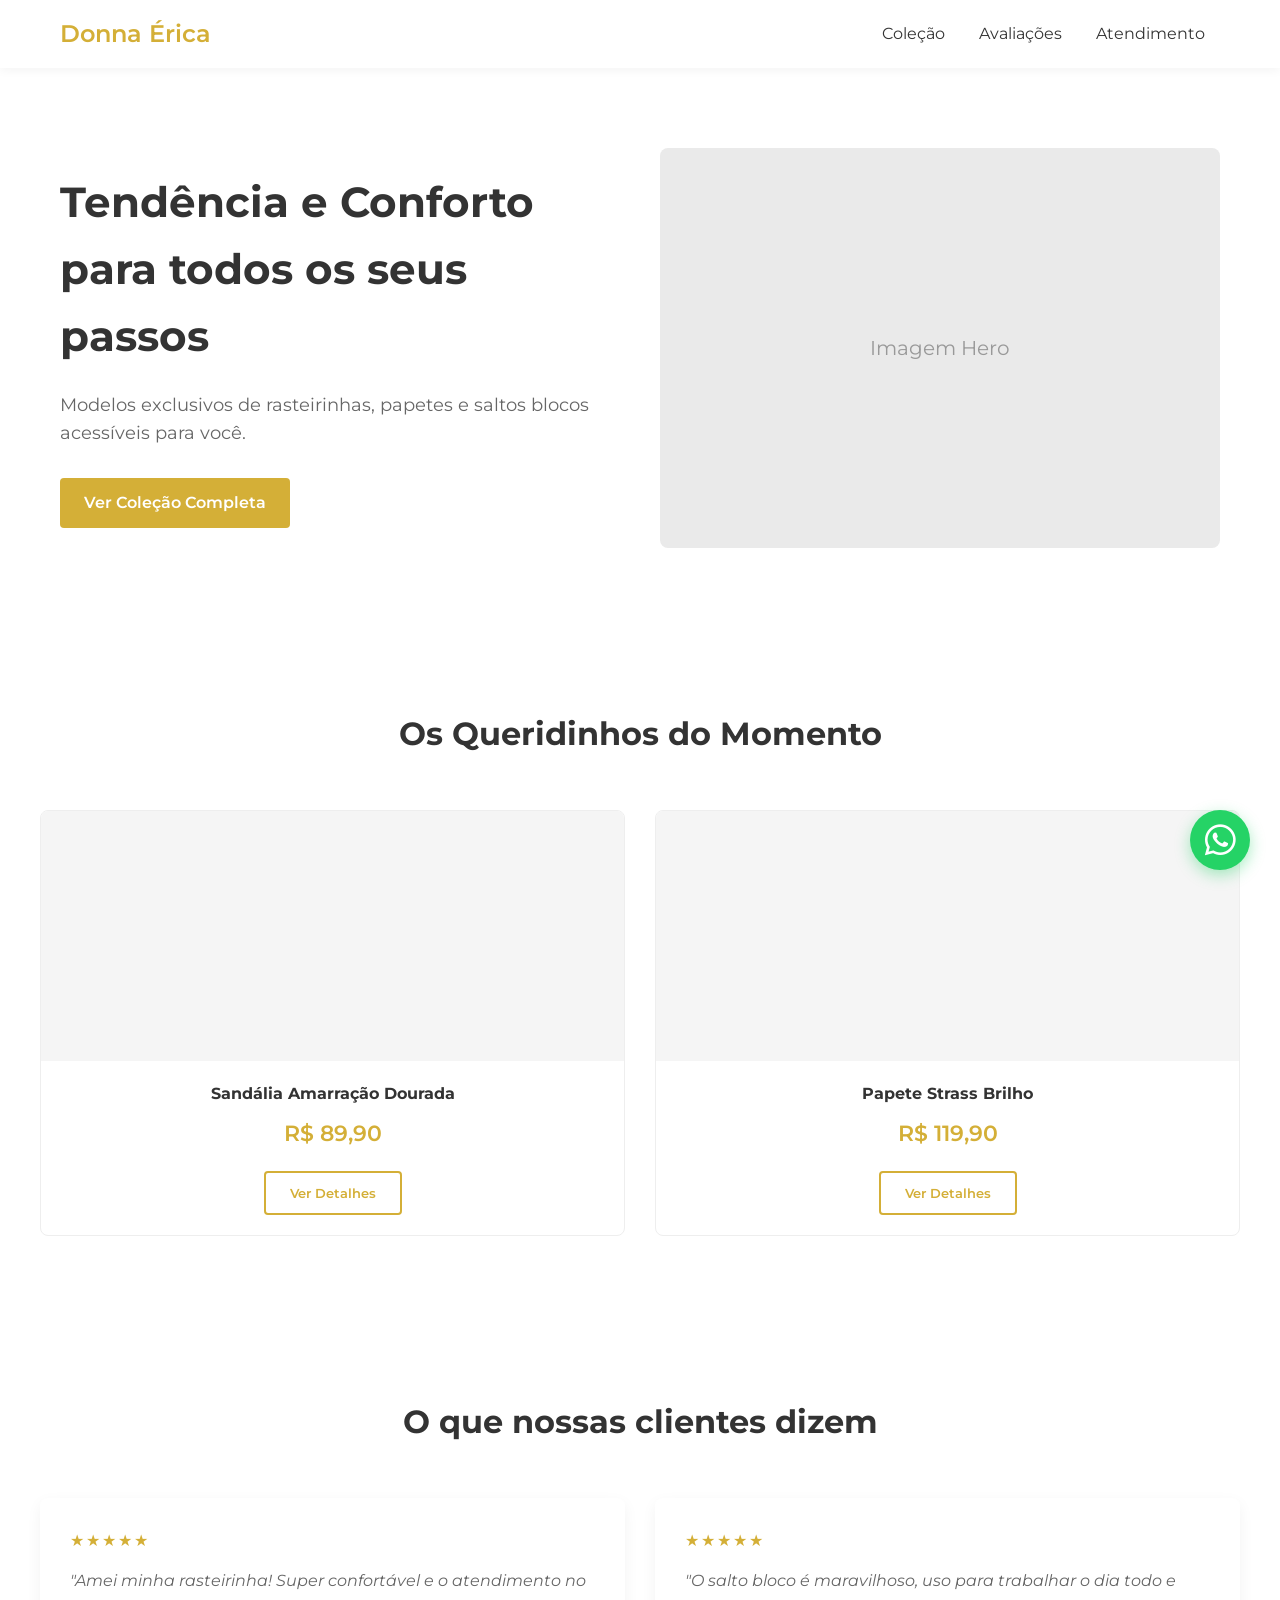
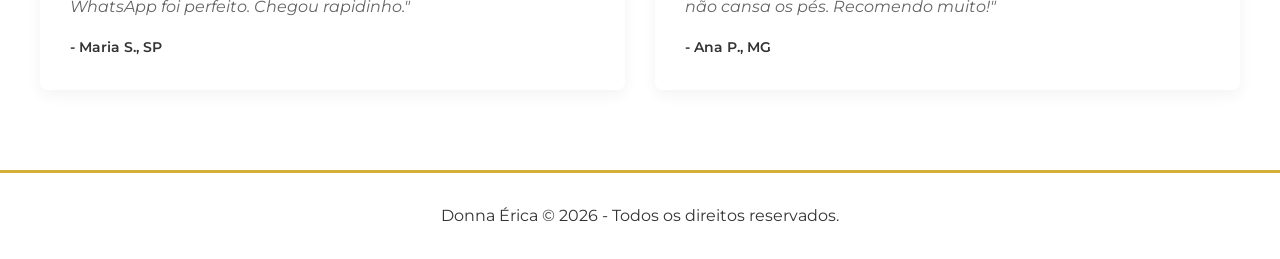
==== index.html @ 4af3527c "Add files via upload" ====
<!DOCTYPE html>
<html lang="pt-BR">
<head>
    <meta charset="UTF-8">
    <meta name="viewport" content="width=device-width, initial-scale=1.0">
    <title>Donna Érica Calçados</title>
    <!-- CSS principal -->
    <link rel="stylesheet" href="style.css">
    <!-- Fonte Montserrat -->
    <link href="https://fonts.googleapis.com/css2?family=Montserrat:wght@400;700&display=swap" 
          rel="stylesheet" target="_blank" rel="noopener noreferrer">
    <!-- Font Awesome para ícones -->
    <link rel="stylesheet" href="https://cdnjs.cloudflare.com/ajax/libs/font-awesome/6.5.0/css/all.min.css">
</head>
<body>
    <!-- Header -->
    <header class="header">
        <div class="header-content container">
            <div class="logo">Donna Érica</div>
            <nav class="nav-links">
                <a href="colecao.html">Coleção</a>
                <a href="#avaliacoes">Avaliações</a>
                <a href="#atendimento">Atendimento</a>
            </nav>
        </div>
    </header>

    <!-- Hero -->
    <section class="hero">
        <div class="hero-content container">
            <div class="hero-text">
                <h1>Tendência e Conforto para todos os seus passos</h1>
                <p>Modelos exclusivos de rasteirinhas, papetes e saltos blocos acessíveis para você.</p>
                <a href="colecao.html" target="_blank" rel="noopener noreferrer" class="btn btn-solid">Ver Coleção Completa</a>
            </div>
            <div class="image-placeholder">Imagem Hero</div>
        </div>
    </section>

    <!-- Vitrine -->
    <section class="vitrine container">
        <h2 class="section-title">Os Queridinhos do Momento</h2>
        <div class="products-grid">
            <div class="product-card">
                <div class="product-img"></div>
                <div class="product-info">
                    <h4>Sandália Amarração Dourada</h4>
                    <p class="price">R$ 89,90</p>
                    <button class="btn btn-outline open-modal" 
                            data-name="Sandália Amarração Dourada" 
                            data-price="R$ 89,90">Ver Detalhes</button>
                </div>
            </div>
            <div class="product-card">
                <div class="product-img"></div>
                <div class="product-info">
                    <h4>Papete Strass Brilho</h4>
                    <p class="price">R$ 119,90</p>
                    <button class="btn btn-outline open-modal" 
                            data-name="Papete Strass Brilho" 
                            data-price="R$ 119,90">Ver Detalhes</button>
                </div>
            </div>
            <!-- Outros produtos... -->
        </div>
    </section>

    <!-- Depoimentos -->
    <section class="testimonials container" id="avaliacoes">
        <h2 class="section-title">O que nossas clientes dizem</h2>
        <div class="testimonials-grid">
            <div class="testimonial-card">
                <div class="stars">★★★★★</div>
                <p>"Amei minha rasteirinha! Super confortável e o atendimento no WhatsApp foi perfeito. Chegou rapidinho."</p>
                <span>- Maria S., SP</span>
            </div>
            <div class="testimonial-card">
                <div class="stars">★★★★★</div>
                <p>"O salto bloco é maravilhoso, uso para trabalhar o dia todo e não cansa os pés. Recomendo muito!"</p>
                <span>- Ana P., MG</span>
            </div>
        </div>
    </section>

    <!-- Footer -->
    <footer class="footer">
        <p>Donna Érica © 2026 - Todos os direitos reservados.</p>
    </footer>

    <!-- Botão WhatsApp com mensagem pré-preenchida -->
    <a href="https://wa.me/5588999999999?text=Olá%20Donna%20Érica,%20gostaria%20de%20saber%20mais%20sobre%20os%20produtos!" 
       target="_blank" rel="noopener noreferrer" class="fab-whatsapp">
        <i class="fab fa-whatsapp"></i>
    </a>

    <!-- Modal -->
    <div id="productModal" class="modal">
        <div class="modal-content">
            <span class="close-btn">&times;</span>
            <div class="modal-grid">
                <div class="modal-img-placeholder">Imagem Produto</div>
                <div>
                    <h2 id="modalTitle"></h2>
                    <p id="modalPrice"></p>
                    
                    <!-- Opções de tamanho -->
                    <div class="size-options">
                        <div class="size-box">34</div>
                        <div class="size-box">35</div>
                        <div class="size-box">36</div>
                        <div class="size-box">37</div>
                        <div class="size-box">38</div>
                    </div>

                    <!-- Cálculo de frete -->
                    <div class="frete-box">
                        <input type="text" id="cepInput" placeholder="Digite seu CEP">
                        <button onclick="calcularFrete()" class="btn btn-solid">Calcular Frete</button>
                    </div>
                    <p id="freteResult"></p>

                    <div class="modal-buy">
                        <button class="btn btn-solid">Comprar Agora</button>
                    </div>
                </div>
            </div>
        </div>
    </div>

    <!-- JS principal -->
    <script src="script.js"></script>
</body>
</html>
---- style.css ----
/* Variáveis de Cores e Fontes */
:root {
    --gold: #D4AF37;
    --gold-dark: #b5952f;
    --text-dark: #333333;
    --text-light: #666666;
    --bg-white: #FFFFFF;
    --bg-light: #F9F9F9;
    --whatsapp-green: #25D366;
    --shadow-light: rgba(0,0,0,0.05);
}

/* Reset e Fonte */
* {
    margin: 0;
    padding: 0;
    box-sizing: border-box;
    font-family: 'Montserrat', sans-serif;
}

body {
    background-color: var(--bg-white);
    color: var(--text-dark);
    line-height: 1.6;
}

/* Container */
.container {
    max-width: 1200px;
    margin: 0 auto;
    padding: 0 20px;
}

/* Botões */
.btn {
    display: inline-block;
    padding: 12px 24px;
    border-radius: 4px;
    font-weight: 600;
    cursor: pointer;
    text-decoration: none;
    transition: all 0.3s;
}

.btn-solid {
    background-color: var(--gold);
    color: var(--bg-white);
    border: none;
}
.btn-solid:hover { background-color: var(--gold-dark); }

.btn-outline {
    background-color: transparent;
    color: var(--gold);
    border: 2px solid var(--gold);
}
.btn-outline:hover {
    background-color: var(--gold);
    color: var(--bg-white);
}

.btn-full { width: 100%; text-align: center; }

/* Header */
.header {
    background: var(--bg-white);
    box-shadow: 0 2px 10px var(--shadow-light);
    position: sticky;
    top: 0;
    z-index: 100;
    padding: 15px 0;
}
.header-content {
    display: flex;
    justify-content: space-between;
    align-items: center;
}
.logo {
    font-size: 24px;
    font-weight: 600;
    color: var(--gold);
}
.nav-links a {
    margin: 0 15px;
    text-decoration: none;
    color: var(--text-dark);
}
.nav-links a:hover { color: var(--gold); }

/* Hero */
.hero { padding: 80px 0; }
.hero-content {
    display: grid;
    grid-template-columns: 1fr 1fr;
    gap: 40px;
    align-items: center;
}
.hero-text h1 {
    font-size: 42px;
    margin-bottom: 20px;
}
.hero-text p {
    font-size: 18px;
    color: var(--text-light);
    margin-bottom: 30px;
}
.image-placeholder {
    width: 100%;
    height: 400px;
    background-color: #EAEAEA;
    border-radius: 8px;
    display: flex;
    align-items: center;
    justify-content: center;
    color: #999;
    font-size: 20px;
}

/* Features */
.features { padding: 60px 0; }
.features-grid {
    display: grid;
    grid-template-columns: repeat(auto-fit, minmax(250px, 1fr));
    gap: 30px;
    text-align: center;
}
.gold-icon {
    font-size: 40px;
    color: var(--gold);
    margin-bottom: 15px;
}

/* Vitrine */
.vitrine { padding: 80px 0; }
.section-title {
    text-align: center;
    font-size: 32px;
    margin-bottom: 50px;
}
.products-grid {
    display: grid;
    grid-template-columns: repeat(auto-fit, minmax(250px, 1fr));
    gap: 30px;
}
.product-card {
    background: var(--bg-white);
    border: 1px solid #eee;
    border-radius: 8px;
    overflow: hidden;
    transition: transform 0.3s, box-shadow 0.3s;
}
.product-card:hover {
    transform: translateY(-5px);
    box-shadow: 0 10px 20px var(--shadow-light);
}
.product-img { height: 250px; background-color: #F5F5F5; }
.product-info { padding: 20px; text-align: center; }
.product-info h4 { margin-bottom: 10px; }
.price { font-size: 22px; font-weight: 600; color: var(--gold); margin-bottom: 20px; }

/* Depoimentos */
.testimonials { padding: 80px 0; }
.testimonials-grid {
    display: grid;
    grid-template-columns: repeat(auto-fit, minmax(300px, 1fr));
    gap: 30px;
}
.testimonial-card {
    background: var(--bg-white);
    padding: 30px;
    border-radius: 8px;
    box-shadow: 0 5px 15px var(--shadow-light);
}
.stars { color: var(--gold); margin-bottom: 15px; letter-spacing: 2px; }
.testimonial-card p { font-style: italic; margin-bottom: 15px; color: var(--text-light); }
.testimonial-card span { font-weight: 600; font-size: 14px; }

/* Footer */
.footer {
    padding: 30px 0;
    border-top: 3px solid var(--gold);
    text-align: center;
}
.footer .logo { margin-bottom: 10px; }

/* WhatsApp FAB */
.fab-whatsapp {
    position: fixed;
    bottom: 30px;
    right: 30px;
    background-color: var(--whatsapp-green);
    color: white;
    width: 60px;
    height: 60px;
    border-radius: 50%;
    display: flex;
    justify-content: center;
    align-items: center;
    font-size: 35px;
    box-shadow: 0 5px 15px rgba(37, 211, 102, 0.4);
    transition: transform 0.3s;
    z-index: 1000;
    text-decoration: none;
}
.fab-whatsapp:hover { transform: scale(1.1); }

/* Modal */
.modal {
    display: none;
    position: fixed;
    top: 0; left: 0; width: 100%; height: 100%;
    background-color: rgba(0,0,0,0.6);
    z-index: 2000;
    align-items: center;
    justify-content: center;
}
.modal-content {
    background-color: var(--bg-white);
    padding: 40px;
    border-radius: 8px;
    width: 90%;
    max-width: 800px;
    position: relative;
}
.close-btn {
    position: absolute;
    top: 15px; right: 20px;
    font-size: 28px;
    cursor: pointer;
    color: #999;
}
.modal-grid {
    display: grid;
    grid-template-columns: 1fr 1fr;
    gap: 40px;
}
.modal-img-placeholder {
    background-color: #F5F5F5;
    min-height: 300px;
    border-radius: 8px;
}
.size-options { display: flex; gap: 10px; margin: 10px 0 20px; }
.size-box {
    border: 1px solid #ccc;
    padding: 8px 12px;
    border-radius: 4px;
    cursor: pointer;
}
.size-box:hover { border-color: var(--gold); color: var(--gold); }
.frete-box { display: flex; gap: 10px; margin-bottom: 20px; flex-wrap: wrap; }
.frete-box input {
    padding: 10px;
    border: 1px solid #ccc;
    border-radius: 4px;
    flex-grow: 1;
}
.frete-result { font-size: 14px; color: var(--text-light); margin-top: 5px; }
.modal-buy { margin-top: 20px; }

/* Responsividade */
@media (max-width: 768px) {
    .hero-content { grid-template-columns: 1fr; text-align: center; }
    .modal-grid { grid-template-columns: 1fr; }
}
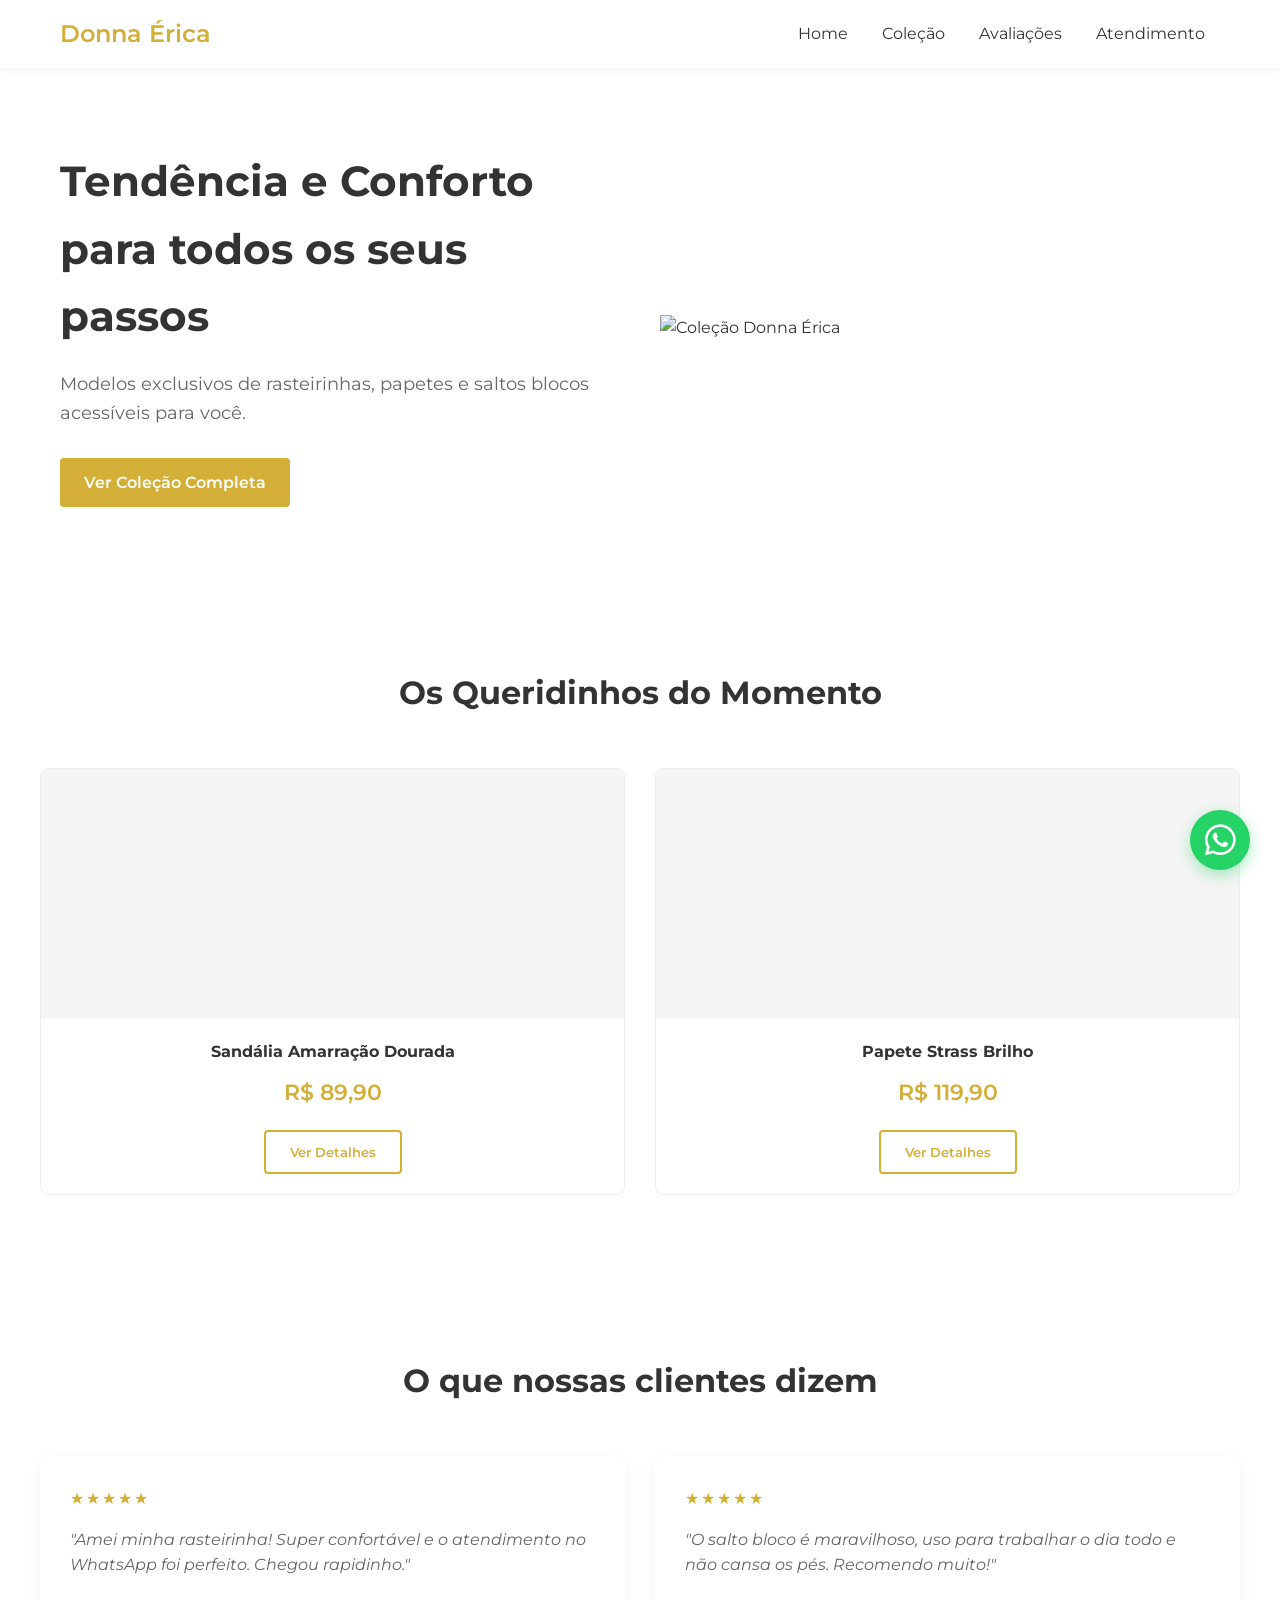
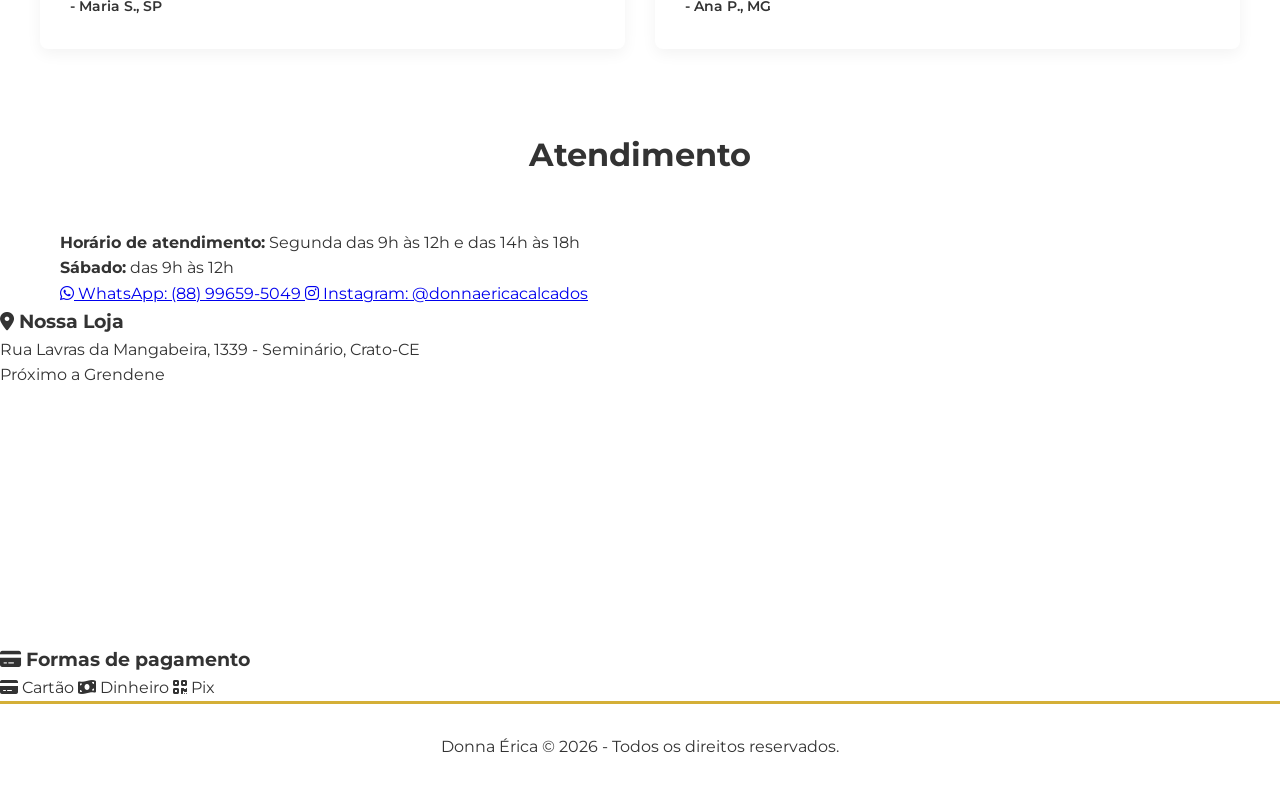
==== commit a731777c: "Refactor index.html structure and content" ====
--- a/index.html
+++ b/index.html
@@ -1,133 +1,167 @@
 <!DOCTYPE html>
 <html lang="pt-BR">
 <head>
-    <meta charset="UTF-8">
-    <meta name="viewport" content="width=device-width, initial-scale=1.0">
-    <title>Donna Érica Calçados</title>
-    <!-- CSS principal -->
-    <link rel="stylesheet" href="style.css">
-    <!-- Fonte Montserrat -->
-    <link href="https://fonts.googleapis.com/css2?family=Montserrat:wght@400;700&display=swap" 
-          rel="stylesheet" target="_blank" rel="noopener noreferrer">
-    <!-- Font Awesome para ícones -->
-    <link rel="stylesheet" href="https://cdnjs.cloudflare.com/ajax/libs/font-awesome/6.5.0/css/all.min.css">
+  <meta charset="UTF-8">
+  <meta name="viewport" content="width=device-width, initial-scale=1.0">
+  <title>Donna Érica Calçados</title>
+  <link rel="stylesheet" href="style.css">
+  <link href="https://fonts.googleapis.com/css2?family=Montserrat:wght@400;700&display=swap" 
+        rel="stylesheet" target="_blank" rel="noopener noreferrer">
+  <link rel="stylesheet" href="https://cdnjs.cloudflare.com/ajax/libs/font-awesome/6.5.0/css/all.min.css">
 </head>
 <body>
-    <!-- Header -->
-    <header class="header">
-        <div class="header-content container">
-            <div class="logo">Donna Érica</div>
-            <nav class="nav-links">
-                <a href="colecao.html">Coleção</a>
-                <a href="#avaliacoes">Avaliações</a>
-                <a href="#atendimento">Atendimento</a>
-            </nav>
+  <!-- Header -->
+  <header class="header">
+    <div class="header-content container">
+      <div class="logo">Donna Érica</div>
+      <nav class="nav-links">
+  <a href="index.html">Home</a>
+  <a href="colecao.html">Coleção</a>
+  <a href="index.html#avaliacoes">Avaliações</a>
+  <a href="index.html#atendimento">Atendimento</a>
+</nav>
+
+    </div>
+  </header>
+
+  <!-- Hero -->
+  <section class="hero">
+    <div class="hero-content container">
+      <div class="hero-text">
+        <h1>Tendência e Conforto para todos os seus passos</h1>
+        <p>Modelos exclusivos de rasteirinhas, papetes e saltos blocos acessíveis para você.</p>
+        <a href="colecao.html" class="btn btn-solid">Ver Coleção Completa</a>
+      </div>
+      <img src="/img/foto.jpeg" alt="Coleção Donna Érica" class="hero-img">
+    </div>
+  </section>
+
+  <!-- Vitrine -->
+  <section class="vitrine container">
+    <h2 class="section-title">Os Queridinhos do Momento</h2>
+    <div class="products-grid">
+      <div class="product-card">
+        <div class="product-img"></div>
+        <div class="product-info">
+          <h4>Sandália Amarração Dourada</h4>
+          <p class="price">R$ 89,90</p>
+          <button class="btn btn-outline open-modal" data-name="Sandália Amarração Dourada" data-price="R$ 89,90">Ver Detalhes</button>
         </div>
-    </header>
+      </div>
+      <div class="product-card">
+        <div class="product-img"></div>
+        <div class="product-info">
+          <h4>Papete Strass Brilho</h4>
+          <p class="price">R$ 119,90</p>
+          <button class="btn btn-outline open-modal" data-name="Papete Strass Brilho" data-price="R$ 119,90">Ver Detalhes</button>
+        </div>
+      </div>
+    </div>
+  </section>
 
-    <!-- Hero -->
-    <section class="hero">
-        <div class="hero-content container">
-            <div class="hero-text">
-                <h1>Tendência e Conforto para todos os seus passos</h1>
-                <p>Modelos exclusivos de rasteirinhas, papetes e saltos blocos acessíveis para você.</p>
-                <a href="colecao.html" target="_blank" rel="noopener noreferrer" class="btn btn-solid">Ver Coleção Completa</a>
-            </div>
-            <div class="image-placeholder">Imagem Hero</div>
-        </div>
-    </section>
+  <!-- Avaliações -->
+  <section class="testimonials container" id="avaliacoes">
+    <h2 class="section-title">O que nossas clientes dizem</h2>
+    <div class="testimonials-grid">
+      <div class="testimonial-card">
+        <div class="stars">★★★★★</div>
+        <p>"Amei minha rasteirinha! Super confortável e o atendimento no WhatsApp foi perfeito. Chegou rapidinho."</p>
+        <span>- Maria S., SP</span>
+      </div>
+      <div class="testimonial-card">
+        <div class="stars">★★★★★</div>
+        <p>"O salto bloco é maravilhoso, uso para trabalhar o dia todo e não cansa os pés. Recomendo muito!"</p>
+        <span>- Ana P., MG</span>
+      </div>
+    </div>
+  </section>
 
-    <!-- Vitrine -->
-    <section class="vitrine container">
-        <h2 class="section-title">Os Queridinhos do Momento</h2>
-        <div class="products-grid">
-            <div class="product-card">
-                <div class="product-img"></div>
-                <div class="product-info">
-                    <h4>Sandália Amarração Dourada</h4>
-                    <p class="price">R$ 89,90</p>
-                    <button class="btn btn-outline open-modal" 
-                            data-name="Sandália Amarração Dourada" 
-                            data-price="R$ 89,90">Ver Detalhes</button>
-                </div>
-            </div>
-            <div class="product-card">
-                <div class="product-img"></div>
-                <div class="product-info">
-                    <h4>Papete Strass Brilho</h4>
-                    <p class="price">R$ 119,90</p>
-                    <button class="btn btn-outline open-modal" 
-                            data-name="Papete Strass Brilho" 
-                            data-price="R$ 119,90">Ver Detalhes</button>
-                </div>
-            </div>
-            <!-- Outros produtos... -->
-        </div>
-    </section>
+  <!-- Atendimento -->
+<section class="atendimento container" id="atendimento">
+  <h2 class="section-title">Atendimento</h2>
+  <div class="atendimento-content">
+    <p><strong>Horário de atendimento:</strong> Segunda das 9h às 12h e das 14h às 18h</p> 
+    <p><strong>Sábado:</strong> das 9h às 12h</p>
+    <div class="contact-methods">
+      <a href="https://wa.me/5588996595049?text=Olá%20Donna%20Érica,%20gostaria%20de%20informações%20sobre%20os%20produtos!" 
+         target="_blank" rel="noopener noreferrer" class="contact-link">
+        <i class="fab fa-whatsapp"></i> WhatsApp: (88) 99659-5049
+      </a>
+      <a href="https://www.instagram.com/donnaericacalcados?igsh=MTlieWduMzE3bXo4cQ==" 
+         target="_blank" rel="noopener noreferrer" class="contact-link">
+        <i class="fab fa-instagram"></i> Instagram: @donnaericacalcados
+      </a>
+    </div>
+  </div>
+</section>
 
-    <!-- Depoimentos -->
-    <section class="testimonials container" id="avaliacoes">
-        <h2 class="section-title">O que nossas clientes dizem</h2>
-        <div class="testimonials-grid">
-            <div class="testimonial-card">
-                <div class="stars">★★★★★</div>
-                <p>"Amei minha rasteirinha! Super confortável e o atendimento no WhatsApp foi perfeito. Chegou rapidinho."</p>
-                <span>- Maria S., SP</span>
-            </div>
-            <div class="testimonial-card">
-                <div class="stars">★★★★★</div>
-                <p>"O salto bloco é maravilhoso, uso para trabalhar o dia todo e não cansa os pés. Recomendo muito!"</p>
-                <span>- Ana P., MG</span>
-            </div>
-        </div>
-    </section>
 
-    <!-- Footer -->
-    <footer class="footer">
-        <p>Donna Érica © 2026 - Todos os direitos reservados.</p>
-    </footer>
-
-    <!-- Botão WhatsApp com mensagem pré-preenchida -->
-    <a href="https://wa.me/5588999999999?text=Olá%20Donna%20Érica,%20gostaria%20de%20saber%20mais%20sobre%20os%20produtos!" 
-       target="_blank" rel="noopener noreferrer" class="fab-whatsapp">
-        <i class="fab fa-whatsapp"></i>
-    </a>
-
-    <!-- Modal -->
-    <div id="productModal" class="modal">
-        <div class="modal-content">
-            <span class="close-btn">&times;</span>
-            <div class="modal-grid">
-                <div class="modal-img-placeholder">Imagem Produto</div>
-                <div>
-                    <h2 id="modalTitle"></h2>
-                    <p id="modalPrice"></p>
-                    
-                    <!-- Opções de tamanho -->
-                    <div class="size-options">
-                        <div class="size-box">34</div>
-                        <div class="size-box">35</div>
-                        <div class="size-box">36</div>
-                        <div class="size-box">37</div>
-                        <div class="size-box">38</div>
-                    </div>
-
-                    <!-- Cálculo de frete -->
-                    <div class="frete-box">
-                        <input type="text" id="cepInput" placeholder="Digite seu CEP">
-                        <button onclick="calcularFrete()" class="btn btn-solid">Calcular Frete</button>
-                    </div>
-                    <p id="freteResult"></p>
-
-                    <div class="modal-buy">
-                        <button class="btn btn-solid">Comprar Agora</button>
-                    </div>
-                </div>
-            </div>
-        </div>
+    <!-- Localização -->
+    <div class="location-box">
+      <h3><i class="fas fa-map-marker-alt"></i> Nossa Loja</h3>
+      <p>Rua Lavras da Mangabeira, 1339 - Seminário, Crato-CE</p> 
+      <p>Próximo a Grendene</p>
+      <div class="map-container">
+        <iframe 
+          src="https://www.google.com/maps/embed?pb=!1m18!1m12!1m3!1d3949.9999999999995!2d-39.4286182!3d-7.2340664!2m3!1f0!2f0!3f0!3m2!1i1024!2i768!4f13.1!3m3!1m2!1s0x7a184f2398f9e95%3A0x1de222e173851b1c!2sR.%20Diogenes%20Fraz%C3%A3o%2C%201332-1338%20-%20Novo%20Crato%2C%20Crato%20-%20CE%2C%2063113-592!5e0!3m2!1spt-BR!2sbr!4v1691234567890!5m2!1spt-BR!2sbr" 
+          width="100%" height="250" style="border:0; border-radius:8px;" allowfullscreen="" loading="lazy">
+        </iframe>
+      </div>
     </div>
 
-    <!-- JS principal -->
-    <script src="script.js"></script>
+    <!-- Pagamentos -->
+    <div class="payment-methods">
+      <h3><i class="fas fa-credit-card"></i> Formas de pagamento</h3>
+      <div class="payment-icons">
+        <span><i class="fas fa-credit-card"></i> Cartão</span>
+        <span><i class="fas fa-money-bill-wave"></i> Dinheiro</span>
+        <span><i class="fas fa-qrcode"></i> Pix</span>
+      </div>
+    </div>
+  </footer>
+
+   <!-- Footer -->
+  <footer class="footer">
+    <p>Donna Érica © 2026 - Todos os direitos reservados.</p>
+    
+   
+
+  <!-- Botão WhatsApp -->
+  <a href="https://wa.me/5588996595049?text=Olá%20Donna%20Érica,%20gostaria%20de%20saber%20mais%20sobre%20os%20produtos!" 
+     target="_blank" rel="noopener noreferrer" class="fab-whatsapp">
+    <i class="fab fa-whatsapp"></i>
+  </a>
+
+  <!-- Modal -->
+  <div id="productModal" class="modal">
+    <div class="modal-content">
+      <span class="close-btn">&times;</span>
+      <div class="modal-grid">
+        <div class="modal-img-placeholder">Imagem Produto</div>
+        <div>
+          <h2 id="modalTitle"></h2>
+          <p id="modalPrice"></p>
+          <div class="size-options">
+            <div class="size-box">34</div>
+            <div class="size-box">35</div>
+            <div class="size-box">36</div>
+            <div class="size-box">37</div>
+            <div class="size-box">38</div>
+          </div>
+          <div class="frete-box">
+            <input type="text" id="cepInput" placeholder="Digite seu CEP">
+            <button onclick="calcularFrete()" class="btn btn-solid">Calcular Frete</button>
+          </div>
+          <p id="freteResult"></p>
+          <div class="modal-buy">
+            <button class="btn btn-solid">Comprar Agora</button>
+          </div>
+        </div>
+      </div>
+    </div>
+  </div>
+
+  <!-- JS -->
+  <script src="script.js"></script>
 </body>
 </html>
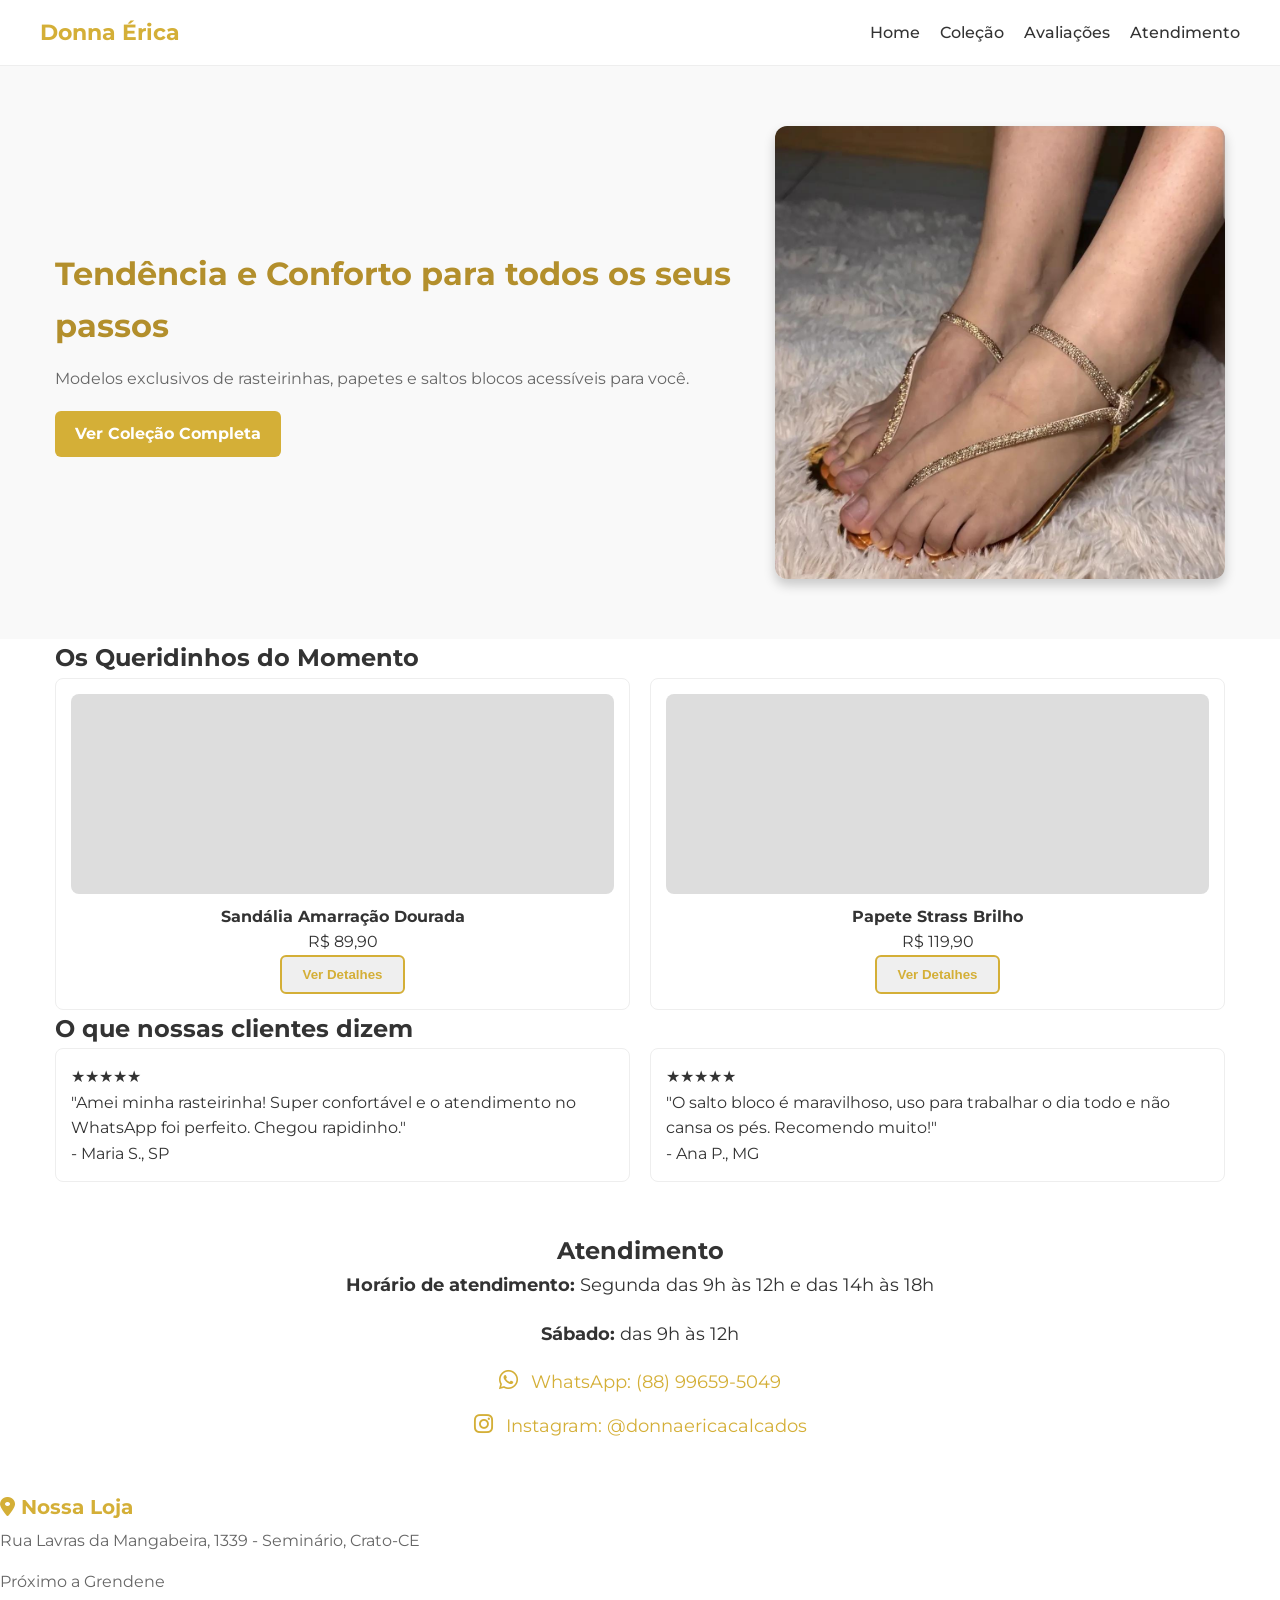
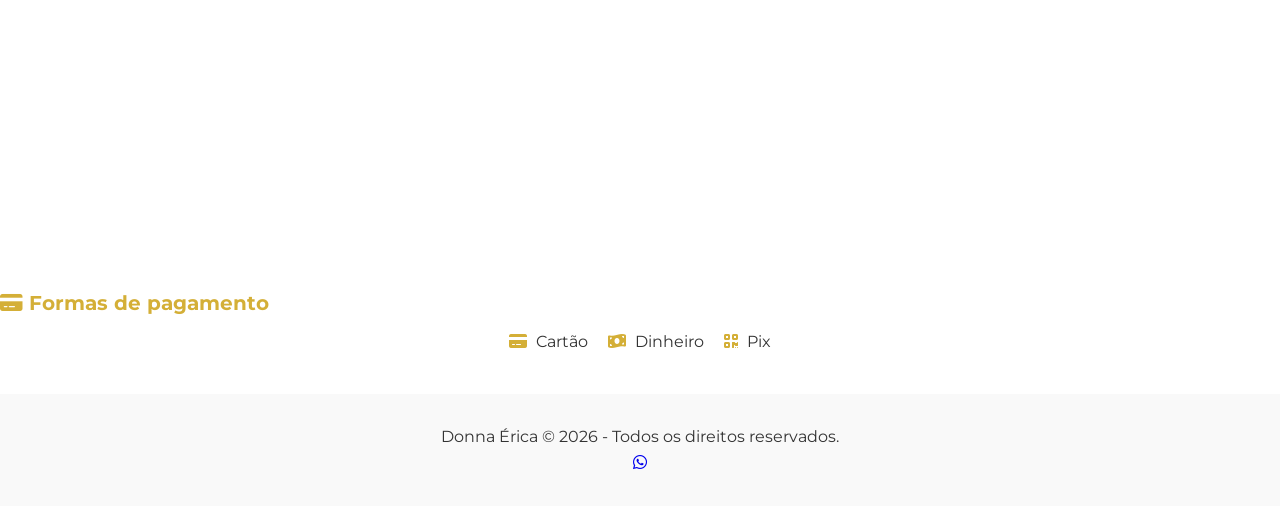
==== commit 1d7716e1: "Refactor index.html structure and content" ====
--- a/index.html
+++ b/index.html
@@ -132,34 +132,6 @@
     <i class="fab fa-whatsapp"></i>
   </a>
 
-  <!-- Modal -->
-  <div id="productModal" class="modal">
-    <div class="modal-content">
-      <span class="close-btn">&times;</span>
-      <div class="modal-grid">
-        <div class="modal-img-placeholder">Imagem Produto</div>
-        <div>
-          <h2 id="modalTitle"></h2>
-          <p id="modalPrice"></p>
-          <div class="size-options">
-            <div class="size-box">34</div>
-            <div class="size-box">35</div>
-            <div class="size-box">36</div>
-            <div class="size-box">37</div>
-            <div class="size-box">38</div>
-          </div>
-          <div class="frete-box">
-            <input type="text" id="cepInput" placeholder="Digite seu CEP">
-            <button onclick="calcularFrete()" class="btn btn-solid">Calcular Frete</button>
-          </div>
-          <p id="freteResult"></p>
-          <div class="modal-buy">
-            <button class="btn btn-solid">Comprar Agora</button>
-          </div>
-        </div>
-      </div>
-    </div>
-  </div>
 
   <!-- JS -->
   <script src="script.js"></script>
--- a/style.css
+++ b/style.css
@@ -1,264 +1,333 @@
-/* Variáveis de Cores e Fontes */
+/* Reset básico */
+* {
+  margin: 0;
+  padding: 0;
+  box-sizing: border-box;
+}
+
+body {
+  font-family: 'Montserrat', sans-serif;
+  line-height: 1.6;
+  color: #333;
+  background-color: #fff;
+}
+
+/* Variáveis de cor */
 :root {
-    --gold: #D4AF37;
-    --gold-dark: #b5952f;
-    --text-dark: #333333;
-    --text-light: #666666;
-    --bg-white: #FFFFFF;
-    --bg-light: #F9F9F9;
-    --whatsapp-green: #25D366;
-    --shadow-light: rgba(0,0,0,0.05);
-}
-
-/* Reset e Fonte */
-* {
-    margin: 0;
-    padding: 0;
-    box-sizing: border-box;
-    font-family: 'Montserrat', sans-serif;
-}
-
-body {
-    background-color: var(--bg-white);
-    color: var(--text-dark);
-    line-height: 1.6;
-}
-
-/* Container */
+  --gold: #d4af37;
+  --gold-dark: #b38f2c;
+  --bg-light: #f9f9f9;
+  --text-dark: #333;
+  --text-light: #666;
+}
+
+/* Container padrão */
 .container {
-    max-width: 1200px;
-    margin: 0 auto;
-    padding: 0 20px;
+  width: 100%;
+  max-width: 1200px;
+  margin: 0 auto;
+  padding: 0 15px;
+}
+
+/* Header */
+.header {
+  background: #fff;
+  border-bottom: 1px solid #eee;
+  position: sticky;
+  top: 0;
+  z-index: 1000;
+}
+
+.header-content {
+  display: flex;
+  justify-content: space-between;
+  align-items: center;
+  padding: 15px 0;
+}
+
+.logo {
+  font-size: 22px;
+  font-weight: bold;
+  color: var(--gold);
+}
+
+/* Menu */
+.nav-links {
+  display: flex;
+  gap: 20px;
+}
+
+.nav-links a {
+  text-decoration: none;
+  color: var(--text-dark);
+  font-weight: 500;
+  transition: color 0.3s;
+}
+
+.nav-links a:hover {
+  color: var(--gold);
+}
+
+/* Botão hamburguer */
+.hamburger {
+  display: none;
+  flex-direction: column;
+  cursor: pointer;
+  gap: 5px;
+}
+
+.hamburger span {
+  width: 25px;
+  height: 3px;
+  background: var(--text-dark);
+  border-radius: 2px;
+}
+
+/* Hero */
+.hero {
+  background: var(--bg-light);
+  padding: 60px 20px;
+}
+
+.hero-content {
+  display: flex;
+  align-items: center;
+  justify-content: space-between;
+  gap: 40px;
+  flex-wrap: wrap;
+}
+
+.hero-text {
+  flex: 1;
+  min-width: 280px;
+}
+
+.hero-text h1 {
+  font-size: 32px;
+  margin-bottom: 15px;
+  color: var(--gold-dark);
+}
+
+.hero-text p {
+  margin-bottom: 20px;
+  color: var(--text-light);
+}
+
+.hero-img {
+  flex: 1;
+  max-width: 450px;
+  width: 100%;
+  border-radius: 12px;
+  box-shadow: 0 6px 12px rgba(0,0,0,0.2);
+  object-fit: cover;
 }
 
 /* Botões */
 .btn {
-    display: inline-block;
-    padding: 12px 24px;
-    border-radius: 4px;
-    font-weight: 600;
-    cursor: pointer;
-    text-decoration: none;
-    transition: all 0.3s;
+  display: inline-block;
+  padding: 10px 20px;
+  border-radius: 6px;
+  text-decoration: none;
+  font-weight: bold;
+  transition: all 0.3s;
 }
 
 .btn-solid {
-    background-color: var(--gold);
-    color: var(--bg-white);
-    border: none;
-}
-.btn-solid:hover { background-color: var(--gold-dark); }
+  background: var(--gold);
+  color: #fff;
+}
+
+.btn-solid:hover {
+  background: var(--gold-dark);
+}
 
 .btn-outline {
-    background-color: transparent;
-    color: var(--gold);
-    border: 2px solid var(--gold);
-}
+  border: 2px solid var(--gold);
+  color: var(--gold);
+}
+
 .btn-outline:hover {
-    background-color: var(--gold);
-    color: var(--bg-white);
-}
-
-.btn-full { width: 100%; text-align: center; }
-
-/* Header */
-.header {
-    background: var(--bg-white);
-    box-shadow: 0 2px 10px var(--shadow-light);
-    position: sticky;
-    top: 0;
-    z-index: 100;
-    padding: 15px 0;
-}
-.header-content {
-    display: flex;
-    justify-content: space-between;
-    align-items: center;
-}
-.logo {
-    font-size: 24px;
-    font-weight: 600;
-    color: var(--gold);
-}
-.nav-links a {
-    margin: 0 15px;
-    text-decoration: none;
-    color: var(--text-dark);
-}
-.nav-links a:hover { color: var(--gold); }
-
-/* Hero */
-.hero { padding: 80px 0; }
-.hero-content {
-    display: grid;
-    grid-template-columns: 1fr 1fr;
-    gap: 40px;
-    align-items: center;
-}
-.hero-text h1 {
-    font-size: 42px;
-    margin-bottom: 20px;
-}
-.hero-text p {
-    font-size: 18px;
-    color: var(--text-light);
-    margin-bottom: 30px;
-}
-.image-placeholder {
-    width: 100%;
-    height: 400px;
-    background-color: #EAEAEA;
-    border-radius: 8px;
-    display: flex;
-    align-items: center;
-    justify-content: center;
-    color: #999;
-    font-size: 20px;
-}
-
-/* Features */
-.features { padding: 60px 0; }
-.features-grid {
-    display: grid;
-    grid-template-columns: repeat(auto-fit, minmax(250px, 1fr));
-    gap: 30px;
+  background: var(--gold);
+  color: #fff;
+}
+
+/* Produtos */
+.products-grid {
+  display: grid;
+  grid-template-columns: repeat(auto-fit, minmax(250px, 1fr));
+  gap: 20px;
+}
+
+.product-card {
+  background: #fff;
+  border: 1px solid #eee;
+  border-radius: 8px;
+  padding: 15px;
+  text-align: center;
+}
+
+.product-img {
+  width: 100%;
+  height: 200px;
+  background: #ddd;
+  border-radius: 8px;
+  margin-bottom: 10px;
+}
+
+/* Testimonials */
+.testimonials-grid {
+  display: grid;
+  grid-template-columns: repeat(auto-fit, minmax(280px, 1fr));
+  gap: 20px;
+}
+
+.testimonial-card {
+  background: #fff;
+  border: 1px solid #eee;
+  border-radius: 8px;
+  padding: 15px;
+}
+
+/* Atendimento */
+.atendimento {
+  margin: 50px auto;
+  text-align: center;
+}
+
+.atendimento-content p {
+  font-size: 18px;
+  margin-bottom: 20px;
+  color: var(--text-dark);
+}
+
+.contact-methods {
+  display: flex;
+  flex-direction: column;
+  gap: 15px;
+  align-items: center;
+}
+
+.contact-link {
+  font-size: 18px;
+  color: var(--gold);
+  text-decoration: none;
+  transition: color 0.3s;
+}
+
+.contact-link i {
+  margin-right: 8px;
+  font-size: 22px;
+}
+
+.contact-link:hover {
+  color: var(--gold-dark);
+}
+
+/* Footer */
+.footer {
+  background: var(--bg-light);
+  padding: 30px 15px;
+  text-align: center;
+  margin-top: 40px;
+}
+
+.social-links {
+  margin: 15px 0;
+}
+
+.social-icon {
+  font-size: 18px;
+  color: var(--gold);
+  text-decoration: none;
+}
+
+.social-icon i {
+  margin-right: 8px;
+  font-size: 22px;
+}
+
+.location-box {
+  margin-top: 20px;
+}
+
+.location-box h3 {
+  font-size: 20px;
+  color: var(--gold);
+  margin-bottom: 5px;
+}
+
+.location-box p {
+  color: var(--text-light);
+  margin-bottom: 15px;
+}
+
+.payment-methods {
+  margin-top: 20px;
+}
+
+.payment-methods h3 {
+  font-size: 20px;
+  color: var(--gold);
+  margin-bottom: 10px;
+}
+
+.payment-icons {
+  display: flex;
+  justify-content: center;
+  gap: 20px;
+  flex-wrap: wrap;
+}
+
+.payment-icons i {
+  color: var(--gold);
+  margin-right: 5px;
+}
+
+/* Responsividade */
+@media (max-width: 768px) {
+  .hero-content {
+    flex-direction: column;
     text-align: center;
-}
-.gold-icon {
-    font-size: 40px;
-    color: var(--gold);
-    margin-bottom: 15px;
-}
-
-/* Vitrine */
-.vitrine { padding: 80px 0; }
-.section-title {
-    text-align: center;
-    font-size: 32px;
-    margin-bottom: 50px;
-}
-.products-grid {
-    display: grid;
-    grid-template-columns: repeat(auto-fit, minmax(250px, 1fr));
-    gap: 30px;
-}
-.product-card {
-    background: var(--bg-white);
+  }
+
+  .hero-img {
+    max-width: 100%;
+    margin-top: 20px;
+  }
+
+  .nav-links {
+    display: none; /* escondido no mobile */
+    flex-direction: column;
+    gap: 15px;
+    background: #fff;
+    position: absolute;
+    top: 60px;
+    right: 15px;
+    padding: 15px;
     border: 1px solid #eee;
     border-radius: 8px;
-    overflow: hidden;
-    transition: transform 0.3s, box-shadow 0.3s;
-}
-.product-card:hover {
-    transform: translateY(-5px);
-    box-shadow: 0 10px 20px var(--shadow-light);
-}
-.product-img { height: 250px; background-color: #F5F5F5; }
-.product-info { padding: 20px; text-align: center; }
-.product-info h4 { margin-bottom: 10px; }
-.price { font-size: 22px; font-weight: 600; color: var(--gold); margin-bottom: 20px; }
-
-/* Depoimentos */
-.testimonials { padding: 80px 0; }
-.testimonials-grid {
-    display: grid;
-    grid-template-columns: repeat(auto-fit, minmax(300px, 1fr));
-    gap: 30px;
-}
-.testimonial-card {
-    background: var(--bg-white);
-    padding: 30px;
-    border-radius: 8px;
-    box-shadow: 0 5px 15px var(--shadow-light);
-}
-.stars { color: var(--gold); margin-bottom: 15px; letter-spacing: 2px; }
-.testimonial-card p { font-style: italic; margin-bottom: 15px; color: var(--text-light); }
-.testimonial-card span { font-weight: 600; font-size: 14px; }
-
-/* Footer */
-.footer {
-    padding: 30px 0;
-    border-top: 3px solid var(--gold);
+  }
+
+  .nav-links.active {
+    display: flex; /* aparece quando ativo */
+  }
+
+  .hamburger {
+    display: flex;
+  }
+}
+
+@media (max-width: 480px) {
+  h1 {
+    font-size: 24px;
+  }
+
+  .section-title {
+    font-size: 20px;
+  }
+
+  .btn {
+    width: 100%;
     text-align: center;
-}
-.footer .logo { margin-bottom: 10px; }
-
-/* WhatsApp FAB */
-.fab-whatsapp {
-    position: fixed;
-    bottom: 30px;
-    right: 30px;
-    background-color: var(--whatsapp-green);
-    color: white;
-    width: 60px;
-    height: 60px;
-    border-radius: 50%;
-    display: flex;
-    justify-content: center;
-    align-items: center;
-    font-size: 35px;
-    box-shadow: 0 5px 15px rgba(37, 211, 102, 0.4);
-    transition: transform 0.3s;
-    z-index: 1000;
-    text-decoration: none;
-}
-.fab-whatsapp:hover { transform: scale(1.1); }
-
-/* Modal */
-.modal {
-    display: none;
-    position: fixed;
-    top: 0; left: 0; width: 100%; height: 100%;
-    background-color: rgba(0,0,0,0.6);
-    z-index: 2000;
-    align-items: center;
-    justify-content: center;
-}
-.modal-content {
-    background-color: var(--bg-white);
-    padding: 40px;
-    border-radius: 8px;
-    width: 90%;
-    max-width: 800px;
-    position: relative;
-}
-.close-btn {
-    position: absolute;
-    top: 15px; right: 20px;
-    font-size: 28px;
-    cursor: pointer;
-    color: #999;
-}
-.modal-grid {
-    display: grid;
-    grid-template-columns: 1fr 1fr;
-    gap: 40px;
-}
-.modal-img-placeholder {
-    background-color: #F5F5F5;
-    min-height: 300px;
-    border-radius: 8px;
-}
-.size-options { display: flex; gap: 10px; margin: 10px 0 20px; }
-.size-box {
-    border: 1px solid #ccc;
-    padding: 8px 12px;
-    border-radius: 4px;
-    cursor: pointer;
-}
-.size-box:hover { border-color: var(--gold); color: var(--gold); }
-.frete-box { display: flex; gap: 10px; margin-bottom: 20px; flex-wrap: wrap; }
-.frete-box input {
-    padding: 10px;
-    border: 1px solid #ccc;
-    border-radius: 4px;
-    flex-grow: 1;
-}
-.frete-result { font-size: 14px; color: var(--text-light); margin-top: 5px; }
-.modal-buy { margin-top: 20px; }
-
-/* Responsividade */
-@media (max-width: 768px) {
-    .hero-content { grid-template-columns: 1fr; text-align: center; }
-    .modal-grid { grid-template-columns: 1fr; }
-}
+  }
+}
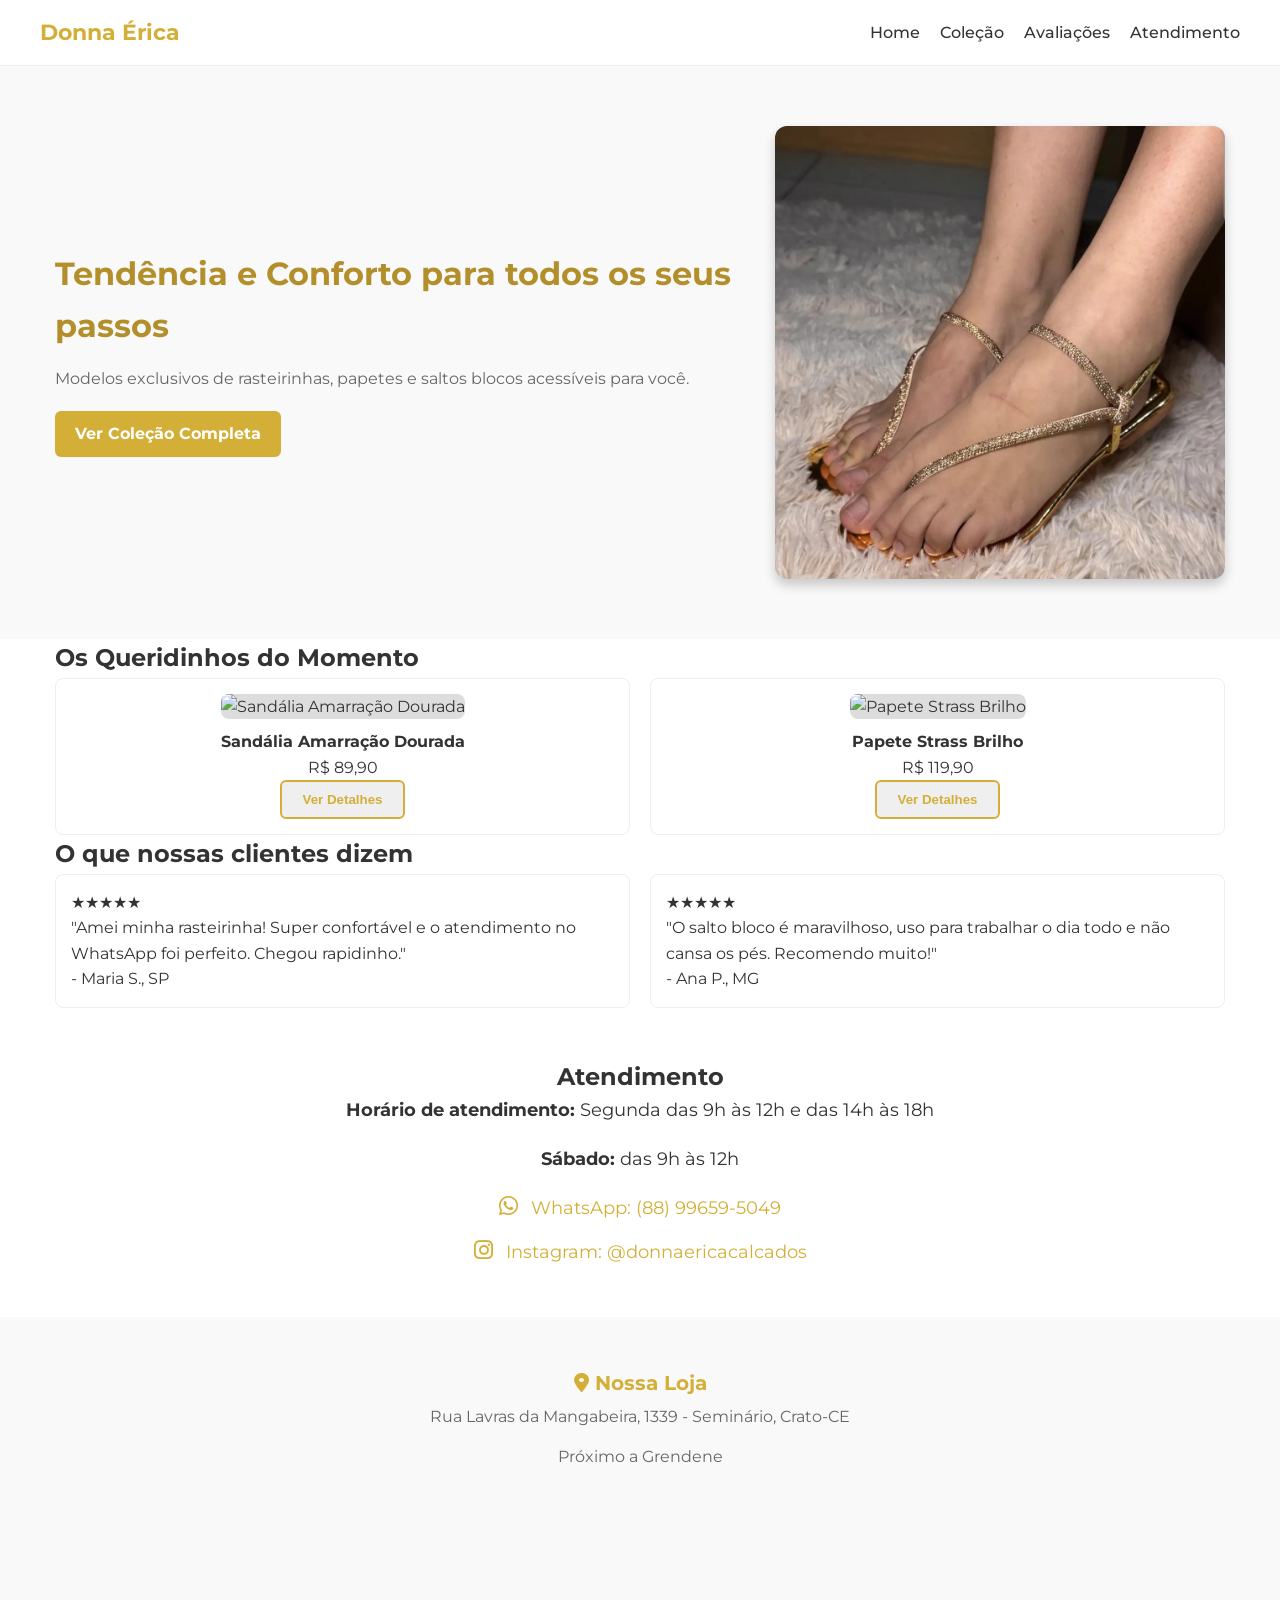
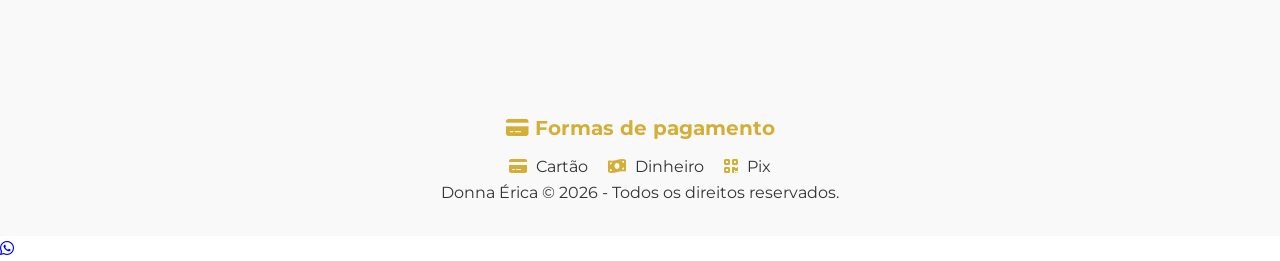
==== commit a04edcbf: "Update index.html" ====
--- a/index.html
+++ b/index.html
@@ -5,8 +5,8 @@
   <meta name="viewport" content="width=device-width, initial-scale=1.0">
   <title>Donna Érica Calçados</title>
   <link rel="stylesheet" href="style.css">
-  <link href="https://fonts.googleapis.com/css2?family=Montserrat:wght@400;700&display=swap" 
-        rel="stylesheet" target="_blank" rel="noopener noreferrer">
+  <!-- Correção da fonte do Google -->
+  <link href="https://fonts.googleapis.com/css2?family=Montserrat:wght@400;700&display=swap" rel="stylesheet">
   <link rel="stylesheet" href="https://cdnjs.cloudflare.com/ajax/libs/font-awesome/6.5.0/css/all.min.css">
 </head>
 <body>
@@ -14,25 +14,29 @@
   <header class="header">
     <div class="header-content container">
       <div class="logo">Donna Érica</div>
+      <!-- Botão Hambúrguer adicionado -->
+      <div class="hamburger">
+        <span></span><span></span><span></span>
+      </div>
       <nav class="nav-links">
-  <a href="index.html">Home</a>
-  <a href="colecao.html">Coleção</a>
-  <a href="index.html#avaliacoes">Avaliações</a>
-  <a href="index.html#atendimento">Atendimento</a>
-</nav>
-
+        <a href="index.html">Home</a>
+        <a href="colecao.html">Coleção</a>
+        <a href="index.html#avaliacoes">Avaliações</a>
+        <a href="index.html#atendimento">Atendimento</a>
+      </nav>
     </div>
   </header>
 
   <!-- Hero -->
-  <section class="hero">
+  <section class="hero fade-in">
     <div class="hero-content container">
       <div class="hero-text">
         <h1>Tendência e Conforto para todos os seus passos</h1>
         <p>Modelos exclusivos de rasteirinhas, papetes e saltos blocos acessíveis para você.</p>
         <a href="colecao.html" class="btn btn-solid">Ver Coleção Completa</a>
       </div>
-      <img src="/img/foto.jpeg" alt="Coleção Donna Érica" class="hero-img">
+      <!-- Caminho da imagem -->
+      <img src="img/foto.jpeg" alt="Coleção Donna Érica" class="hero-img" loading="lazy">
     </div>
   </section>
 
@@ -41,7 +45,7 @@
     <h2 class="section-title">Os Queridinhos do Momento</h2>
     <div class="products-grid">
       <div class="product-card">
-        <div class="product-img"></div>
+        <img src="https://via.placeholder.com/300x250?text=Sandalia+Dourada" alt="Sandália Amarração Dourada" class="product-img" loading="lazy">
         <div class="product-info">
           <h4>Sandália Amarração Dourada</h4>
           <p class="price">R$ 89,90</p>
@@ -49,7 +53,7 @@
         </div>
       </div>
       <div class="product-card">
-        <div class="product-img"></div>
+        <img src="https://via.placeholder.com/300x250?text=Papete+Strass" alt="Papete Strass Brilho" class="product-img" loading="lazy">
         <div class="product-info">
           <h4>Papete Strass Brilho</h4>
           <p class="price">R$ 119,90</p>
@@ -77,63 +81,59 @@
   </section>
 
   <!-- Atendimento -->
-<section class="atendimento container" id="atendimento">
-  <h2 class="section-title">Atendimento</h2>
-  <div class="atendimento-content">
-    <p><strong>Horário de atendimento:</strong> Segunda das 9h às 12h e das 14h às 18h</p> 
-    <p><strong>Sábado:</strong> das 9h às 12h</p>
-    <div class="contact-methods">
-      <a href="https://wa.me/5588996595049?text=Olá%20Donna%20Érica,%20gostaria%20de%20informações%20sobre%20os%20produtos!" 
-         target="_blank" rel="noopener noreferrer" class="contact-link">
-        <i class="fab fa-whatsapp"></i> WhatsApp: (88) 99659-5049
-      </a>
-      <a href="https://www.instagram.com/donnaericacalcados?igsh=MTlieWduMzE3bXo4cQ==" 
-         target="_blank" rel="noopener noreferrer" class="contact-link">
-        <i class="fab fa-instagram"></i> Instagram: @donnaericacalcados
-      </a>
-    </div>
-  </div>
-</section>
-
-
-    <!-- Localização -->
-    <div class="location-box">
-      <h3><i class="fas fa-map-marker-alt"></i> Nossa Loja</h3>
-      <p>Rua Lavras da Mangabeira, 1339 - Seminário, Crato-CE</p> 
-      <p>Próximo a Grendene</p>
-      <div class="map-container">
-        <iframe 
-          src="https://www.google.com/maps/embed?pb=!1m18!1m12!1m3!1d3949.9999999999995!2d-39.4286182!3d-7.2340664!2m3!1f0!2f0!3f0!3m2!1i1024!2i768!4f13.1!3m3!1m2!1s0x7a184f2398f9e95%3A0x1de222e173851b1c!2sR.%20Diogenes%20Fraz%C3%A3o%2C%201332-1338%20-%20Novo%20Crato%2C%20Crato%20-%20CE%2C%2063113-592!5e0!3m2!1spt-BR!2sbr!4v1691234567890!5m2!1spt-BR!2sbr" 
-          width="100%" height="250" style="border:0; border-radius:8px;" allowfullscreen="" loading="lazy">
-        </iframe>
+  <section class="atendimento container" id="atendimento">
+    <h2 class="section-title">Atendimento</h2>
+    <div class="atendimento-content">
+      <p><strong>Horário de atendimento:</strong> Segunda das 9h às 12h e das 14h às 18h</p> 
+      <p><strong>Sábado:</strong> das 9h às 12h</p>
+      <div class="contact-methods">
+        <a href="https://wa.me/5588996595049?text=Olá%20Donna%20Érica,%20gostaria%20de%20informações%20sobre%20os%20produtos!" target="_blank" rel="noopener noreferrer" class="contact-link">
+          <i class="fab fa-whatsapp"></i> WhatsApp: (88) 99659-5049
+        </a>
+        <a href="https://www.instagram.com/donnaericacalcados?igsh=MTlieWduMzE3bXo4cQ==" target="_blank" rel="noopener noreferrer" class="contact-link">
+          <i class="fab fa-instagram"></i> Instagram: @donnaericacalcados
+        </a>
       </div>
     </div>
+  </section>
 
-    <!-- Pagamentos -->
-    <div class="payment-methods">
-      <h3><i class="fas fa-credit-card"></i> Formas de pagamento</h3>
-      <div class="payment-icons">
-        <span><i class="fas fa-credit-card"></i> Cartão</span>
-        <span><i class="fas fa-money-bill-wave"></i> Dinheiro</span>
-        <span><i class="fas fa-qrcode"></i> Pix</span>
+  <!-- Footer Organizado -->
+  <footer class="footer">
+    <div class="container footer-grid">
+      <!-- Localização -->
+      <div class="location-box">
+        <h3><i class="fas fa-map-marker-alt"></i> Nossa Loja</h3>
+        <p>Rua Lavras da Mangabeira, 1339 - Seminário, Crato-CE</p> 
+        <p>Próximo a Grendene</p>
+        <div class="map-container">
+          <iframe 
+            src="https://www.google.com/maps/embed?pb=!1m18!1m12!1m3!1d3949.9999999999995!2d-39.4286182!3d-7.2340664!2m3!1f0!2f0!3f0!3m2!1i1024!2i768!4f13.1!3m3!1m2!1s0x7a184f2398f9e95%3A0x1de222e173851b1c!2sR.%20Diogenes%20Fraz%C3%A3o%2C%201332-1338%20-%20Novo%20Crato%2C%20Crato%20-%20CE%2C%2063113-592!5e0!3m2!1spt-BR!2sbr!4v1691234567890!5m2!1spt-BR!2sbr" 
+            width="100%" height="200" style="border:0; border-radius:8px;" allowfullscreen="" loading="lazy">
+          </iframe>
+        </div>
       </div>
+      <!-- Pagamentos -->
+      <div class="payment-methods">
+        <h3><i class="fas fa-credit-card"></i> Formas de pagamento</h3>
+        <div class="payment-icons">
+          <span><i class="fas fa-credit-card"></i> Cartão</span>
+          <span><i class="fas fa-money-bill-wave"></i> Dinheiro</span>
+          <span><i class="fas fa-qrcode"></i> Pix</span>
+        </div>
+      </div>
+    </div>
+    <div class="footer-bottom">
+      <p>Donna Érica © 2026 - Todos os direitos reservados.</p>
     </div>
   </footer>
 
-   <!-- Footer -->
-  <footer class="footer">
-    <p>Donna Érica © 2026 - Todos os direitos reservados.</p>
-    
-   
-
-  <!-- Botão WhatsApp -->
-  <a href="https://wa.me/5588996595049?text=Olá%20Donna%20Érica,%20gostaria%20de%20saber%20mais%20sobre%20os%20produtos!" 
-     target="_blank" rel="noopener noreferrer" class="fab-whatsapp">
+  <!-- Botão WhatsApp Flutuante -->
+  <a href="https://wa.me/5588996595049?text=Olá%20Donna%20Érica,%20gostaria%20de%20saber%20mais%20sobre%20os%20produtos!" target="_blank" rel="noopener noreferrer" class="fab-whatsapp" aria-label="Fale conosco no WhatsApp">
     <i class="fab fa-whatsapp"></i>
   </a>
 
+ 
 
-  <!-- JS -->
   <script src="script.js"></script>
 </body>
 </html>
